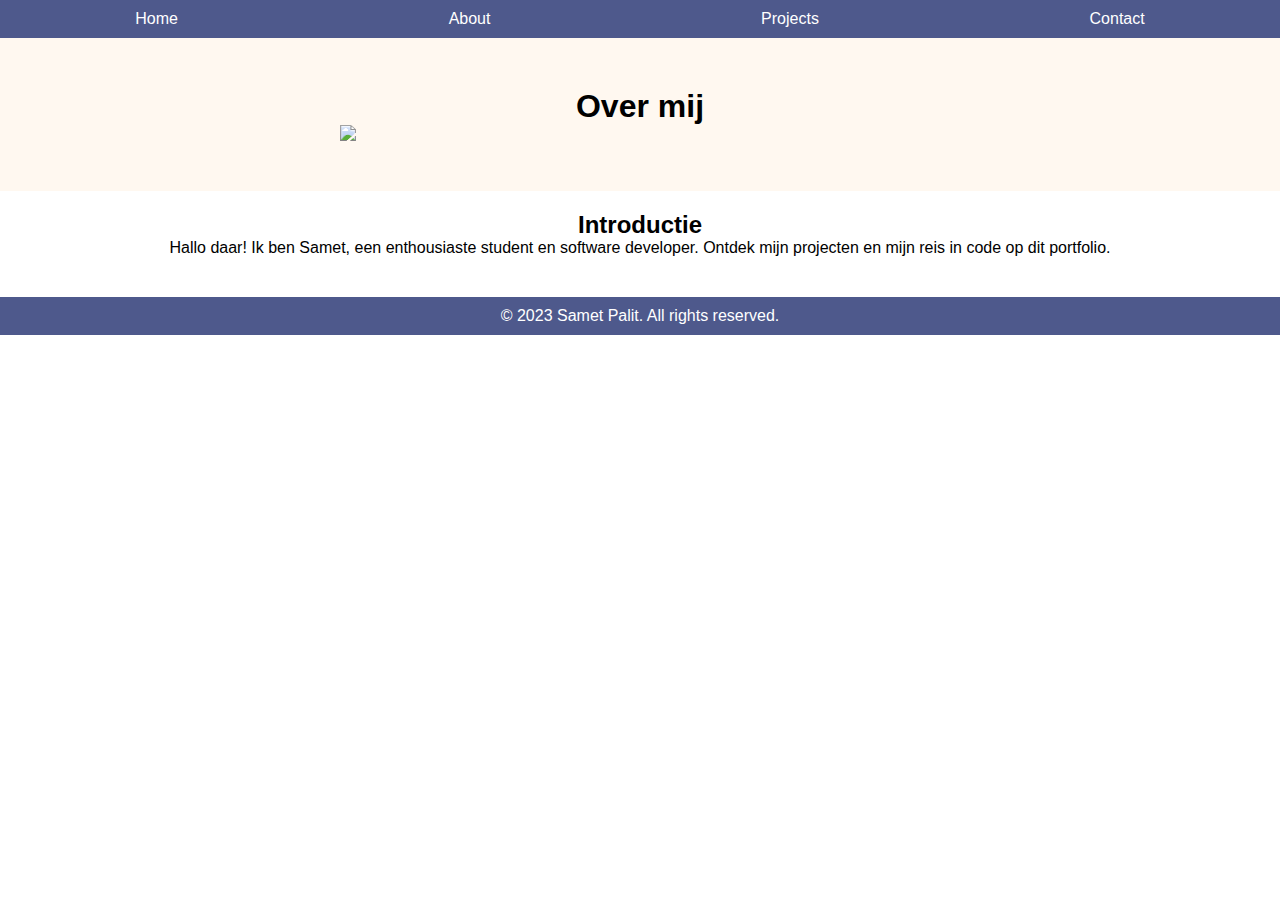
==== about/about.html @ 7288e34f "1e commit" ====
<!DOCTYPE html>
<html lang="en">
<head>
  <meta charset="UTF-8">
  <meta name="viewport" content="width=device-width, initial-scale=1.0">
  <link rel="stylesheet" href="css/style.css">
  <title>Your Portfolio</title>
</head>
<body>
  <nav>
    <ul>
      <li><a href="../index.html">Home</a></li>
      <li><a href="about.html">About</a></li>
      <li><a href="/projectpagina/project.html">Projects</a></li>
      <li><a href="/contact/contact.html">Contact</a></li>
    </ul>
  </nav>
  
  <header>
    <h1>Over mij</h1>
    <img src="/arnold.gif" id="image" width="600px">
  </header>
  
  <main>
    <section>
      <h2>Introductie</h2>
      <div class="introductie">
        <p>Hallo daar! Ik ben Samet, een enthousiaste student en software developer. Ontdek mijn projecten en mijn reis in code op dit portfolio.</p>
      </div>
    </section>
  </main>
  
  <footer>
    <p>&copy; 2023 Samet Palit. All rights reserved.</p>
  </footer>
</body>
</html>
---- about/css/style.css ----
/* Reset some default styles */
body, h1, h2, h3, p, ul, li {
    margin: 0;
    padding: 0;
  }
  
  body {
    font-family: Arial, sans-serif;
  }
  
  nav {
    background-color: #4E598C;
    color: #fff;
  }
  

  nav ul {
    list-style: none;
    display: flex;
    justify-content: space-around;
    padding: 10px 0;
  }
  
  nav li {
    margin: 0 10px;
  }
  
  nav a {
    text-decoration: none;
    color: #fff;
    padding: 5px;
  }
  
  nav a:hover {
    background-color: #757fb2;
  }
  
  /* Highlighting the current page */
  nav .current-page {
    background-color: #757fb2;
  }
  /* ... (existing styles) */
  
  header {
    background-color: #FFF8F0;
    text-align: center;
    padding: 50px 0;
    display: flex;
    flex-direction: column;
    justify-content: center;
    align-items: center;
  }
  
  main {
    padding: 20px;
  }
  section{
    text-align: center;
  }
  .introductie {
    margin-bottom: 20px;
  }
  
  .introductie img {
    max-width: 100%;
  }
  
  footer {
    text-align: center;
    padding: 10px;
    background-color: #4E598C;
    color: #fff;
  }
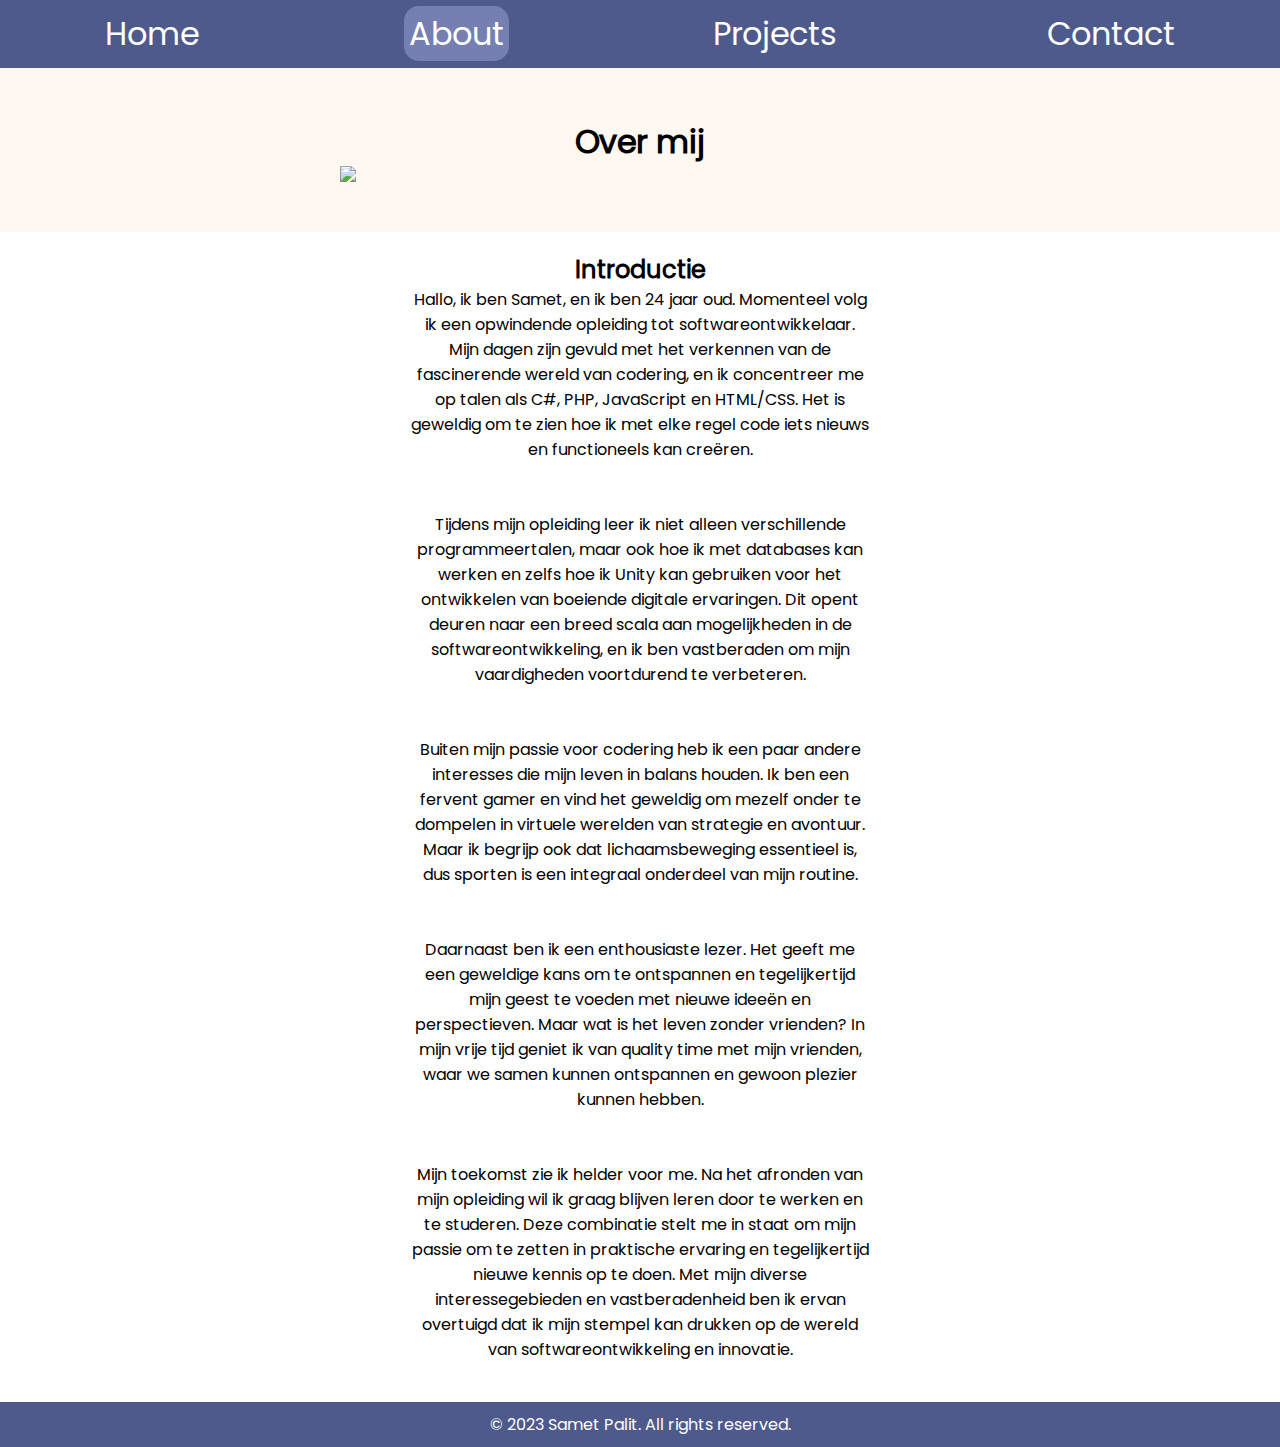
==== commit 9f83a379: "2e commit" ====
--- a/about/about.html
+++ b/about/about.html
@@ -10,7 +10,7 @@
   <nav>
     <ul>
       <li><a href="../index.html">Home</a></li>
-      <li><a href="about.html">About</a></li>
+      <li><a href="about.html"class='current-page'>About</a></li>
       <li><a href="/projectpagina/project.html">Projects</a></li>
       <li><a href="/contact/contact.html">Contact</a></li>
     </ul>
@@ -25,7 +25,15 @@
     <section>
       <h2>Introductie</h2>
       <div class="introductie">
-        <p>Hallo daar! Ik ben Samet, een enthousiaste student en software developer. Ontdek mijn projecten en mijn reis in code op dit portfolio.</p>
+        <p>Hallo, ik ben Samet, en ik ben 24 jaar oud. Momenteel volg ik een opwindende opleiding tot softwareontwikkelaar. Mijn dagen zijn gevuld met het verkennen van de fascinerende wereld van codering, en ik concentreer me op talen als C#, PHP, JavaScript en HTML/CSS. Het is geweldig om te zien hoe ik met elke regel code iets nieuws en functioneels kan creëren.</p>
+        <br></br>
+        <p>Tijdens mijn opleiding leer ik niet alleen verschillende programmeertalen, maar ook hoe ik met databases kan werken en zelfs hoe ik Unity kan gebruiken voor het ontwikkelen van boeiende digitale ervaringen. Dit opent deuren naar een breed scala aan mogelijkheden in de softwareontwikkeling, en ik ben vastberaden om mijn vaardigheden voortdurend te verbeteren.</p>
+        <br></br>
+        <p>Buiten mijn passie voor codering heb ik een paar andere interesses die mijn leven in balans houden. Ik ben een fervent gamer en vind het geweldig om mezelf onder te dompelen in virtuele werelden van strategie en avontuur. Maar ik begrijp ook dat lichaamsbeweging essentieel is, dus sporten is een integraal onderdeel van mijn routine.</p>
+        <br></br>
+        <p>Daarnaast ben ik een enthousiaste lezer. Het geeft me een geweldige kans om te ontspannen en tegelijkertijd mijn geest te voeden met nieuwe ideeën en perspectieven. Maar wat is het leven zonder vrienden? In mijn vrije tijd geniet ik van quality time met mijn vrienden, waar we samen kunnen ontspannen en gewoon plezier kunnen hebben.</p>
+        <br></br>
+        <p>Mijn toekomst zie ik helder voor me. Na het afronden van mijn opleiding wil ik graag blijven leren door te werken en te studeren. Deze combinatie stelt me in staat om mijn passie om te zetten in praktische ervaring en tegelijkertijd nieuwe kennis op te doen. Met mijn diverse interessegebieden en vastberadenheid ben ik ervan overtuigd dat ik mijn stempel kan drukken op de wereld van softwareontwikkeling en innovatie.</p>
       </div>
     </section>
   </main>
--- a/about/css/style.css
+++ b/about/css/style.css
@@ -1,16 +1,21 @@
 /* Reset some default styles */
+@font-face {
+  font-family: poppins;
+  src: url(/Poppins/Poppins-Regular.ttf);
+}
 body, h1, h2, h3, p, ul, li {
     margin: 0;
     padding: 0;
   }
   
   body {
-    font-family: Arial, sans-serif;
+    font-family: poppins, sans-serif;
   }
   
   nav {
     background-color: #4E598C;
     color: #fff;
+    font-size: xx-large;
   }
   
 
@@ -33,11 +38,13 @@
   
   nav a:hover {
     background-color: #757fb2;
+    border-radius: 15px;
   }
   
   /* Highlighting the current page */
   nav .current-page {
     background-color: #757fb2;
+    border-radius: 15px;
   }
   /* ... (existing styles) */
   
@@ -56,6 +63,8 @@
   }
   section{
     text-align: center;
+      padding-left: 390px;
+      padding-right: 390px;
   }
   .introductie {
     margin-bottom: 20px;
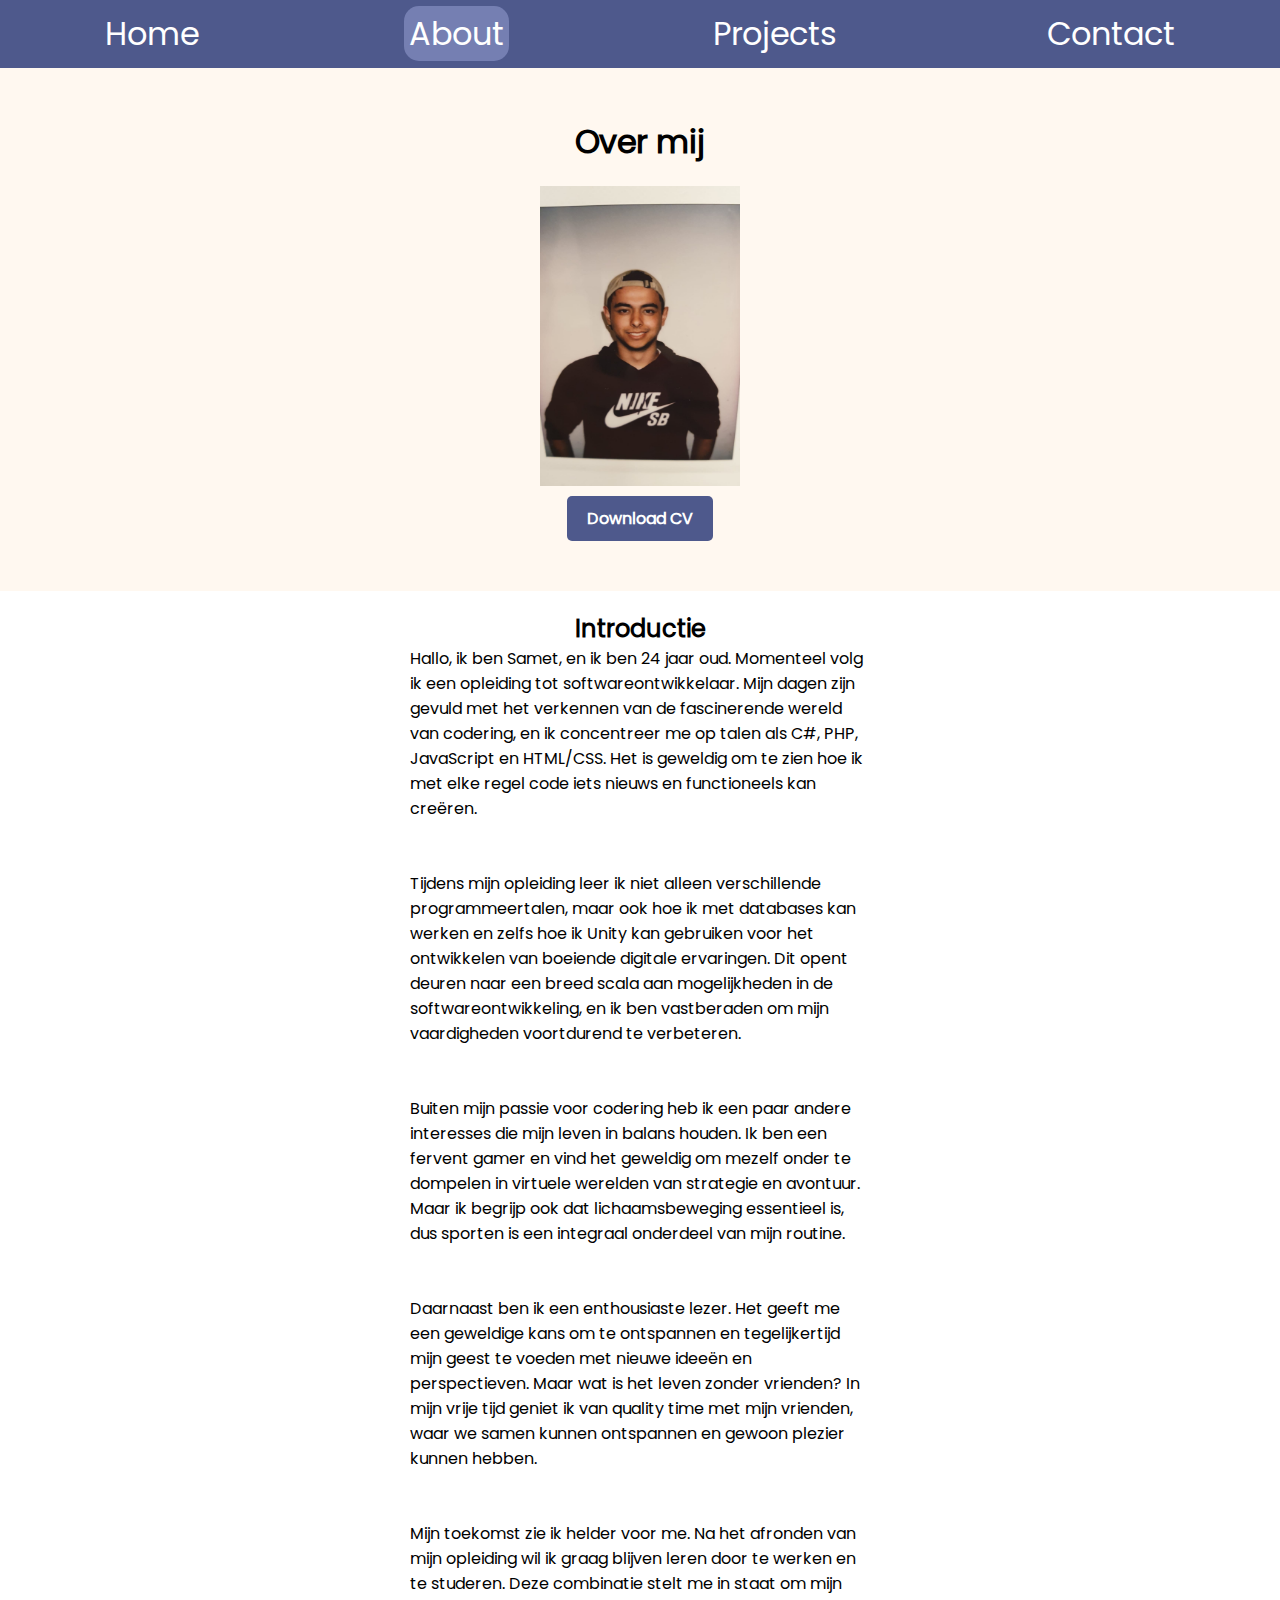
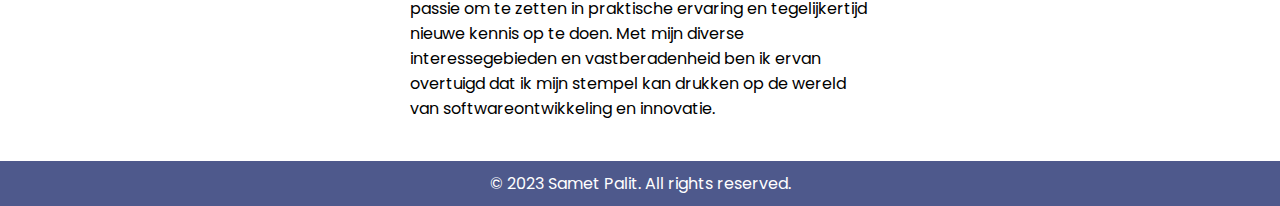
==== commit 0a72c09d: "commit CV" ====
--- a/about/about.html
+++ b/about/about.html
@@ -11,21 +11,23 @@
     <ul>
       <li><a href="../index.html">Home</a></li>
       <li><a href="about.html"class='current-page'>About</a></li>
-      <li><a href="/projectpagina/project.html">Projects</a></li>
-      <li><a href="/contact/contact.html">Contact</a></li>
+      <li><a href="../projectpagina/project.php">Projects</a></li>
+      <li><a href="../contact/contact.php">Contact</a></li>
     </ul>
   </nav>
   
   <header>
     <h1>Over mij</h1>
-    <img src="/arnold.gif" id="image" width="600px">
+    <div class="header-content">
+    <img src="../img/Samet.jpeg" id="image" width="200" height="300" alt="Samet's Picture">
+    <a href="CV.pdf" download class="resume-button">Download CV</a>
   </header>
   
   <main>
     <section>
       <h2>Introductie</h2>
       <div class="introductie">
-        <p>Hallo, ik ben Samet, en ik ben 24 jaar oud. Momenteel volg ik een opwindende opleiding tot softwareontwikkelaar. Mijn dagen zijn gevuld met het verkennen van de fascinerende wereld van codering, en ik concentreer me op talen als C#, PHP, JavaScript en HTML/CSS. Het is geweldig om te zien hoe ik met elke regel code iets nieuws en functioneels kan creëren.</p>
+        <p>Hallo, ik ben Samet, en ik ben 24 jaar oud. Momenteel volg ik een opleiding tot softwareontwikkelaar. Mijn dagen zijn gevuld met het verkennen van de fascinerende wereld van codering, en ik concentreer me op talen als C#, PHP, JavaScript en HTML/CSS. Het is geweldig om te zien hoe ik met elke regel code iets nieuws en functioneels kan creëren.</p>
         <br></br>
         <p>Tijdens mijn opleiding leer ik niet alleen verschillende programmeertalen, maar ook hoe ik met databases kan werken en zelfs hoe ik Unity kan gebruiken voor het ontwikkelen van boeiende digitale ervaringen. Dit opent deuren naar een breed scala aan mogelijkheden in de softwareontwikkeling, en ik ben vastberaden om mijn vaardigheden voortdurend te verbeteren.</p>
         <br></br>
--- a/about/css/style.css
+++ b/about/css/style.css
@@ -41,12 +41,11 @@
     border-radius: 15px;
   }
   
-  /* Highlighting the current page */
+
   nav .current-page {
     background-color: #757fb2;
     border-radius: 15px;
   }
-  /* ... (existing styles) */
   
   header {
     background-color: #FFF8F0;
@@ -68,6 +67,7 @@
   }
   .introductie {
     margin-bottom: 20px;
+    text-align: left;
   }
   
   .introductie img {
@@ -79,4 +79,26 @@
     padding: 10px;
     background-color: #4E598C;
     color: #fff;
+  }
+  .header-content {
+    display: flex;
+    flex-direction: column;
+    align-items: center;
+    margin-top: 20px; 
+  }
+  
+
+  .resume-button {
+    display: inline-block;
+    padding: 10px 20px;
+    background-color: #4E598C;
+    color: #fff;
+    text-decoration: none;
+    border-radius: 5px;
+    font-weight: bold;
+    margin-top: 10px; 
+  }
+  
+  .resume-button:hover {
+    background-color: #757fb2;
   }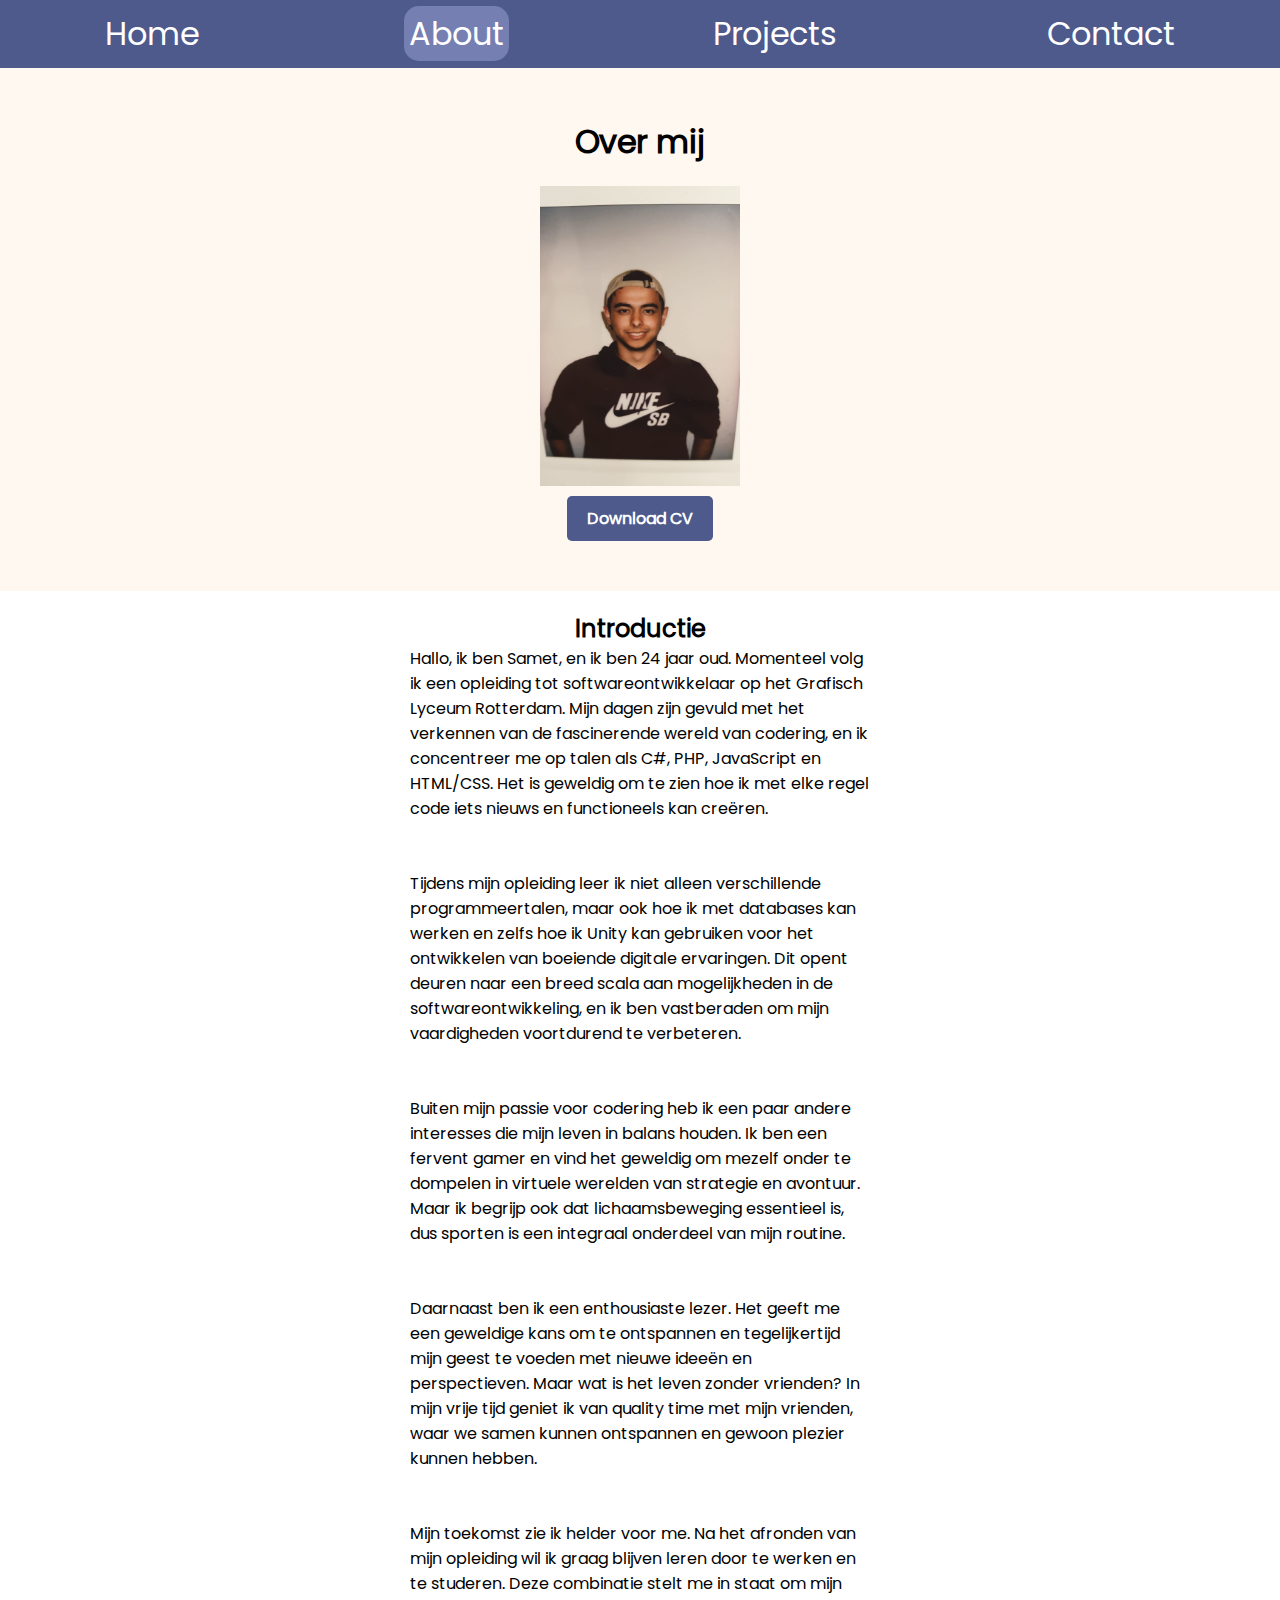
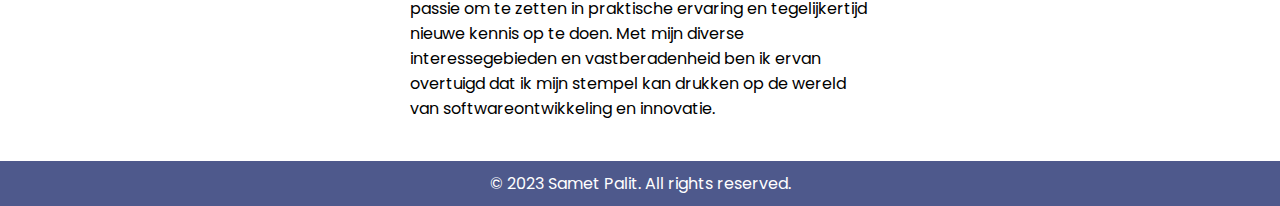
==== commit 921b9d68: "minor update" ====
--- a/about/about.html
+++ b/about/about.html
@@ -27,7 +27,7 @@
     <section>
       <h2>Introductie</h2>
       <div class="introductie">
-        <p>Hallo, ik ben Samet, en ik ben 24 jaar oud. Momenteel volg ik een opleiding tot softwareontwikkelaar. Mijn dagen zijn gevuld met het verkennen van de fascinerende wereld van codering, en ik concentreer me op talen als C#, PHP, JavaScript en HTML/CSS. Het is geweldig om te zien hoe ik met elke regel code iets nieuws en functioneels kan creëren.</p>
+        <p>Hallo, ik ben Samet, en ik ben 24 jaar oud. Momenteel volg ik een opleiding tot softwareontwikkelaar op het Grafisch Lyceum Rotterdam. Mijn dagen zijn gevuld met het verkennen van de fascinerende wereld van codering, en ik concentreer me op talen als C#, PHP, JavaScript en HTML/CSS. Het is geweldig om te zien hoe ik met elke regel code iets nieuws en functioneels kan creëren.</p>
         <br></br>
         <p>Tijdens mijn opleiding leer ik niet alleen verschillende programmeertalen, maar ook hoe ik met databases kan werken en zelfs hoe ik Unity kan gebruiken voor het ontwikkelen van boeiende digitale ervaringen. Dit opent deuren naar een breed scala aan mogelijkheden in de softwareontwikkeling, en ik ben vastberaden om mijn vaardigheden voortdurend te verbeteren.</p>
         <br></br>
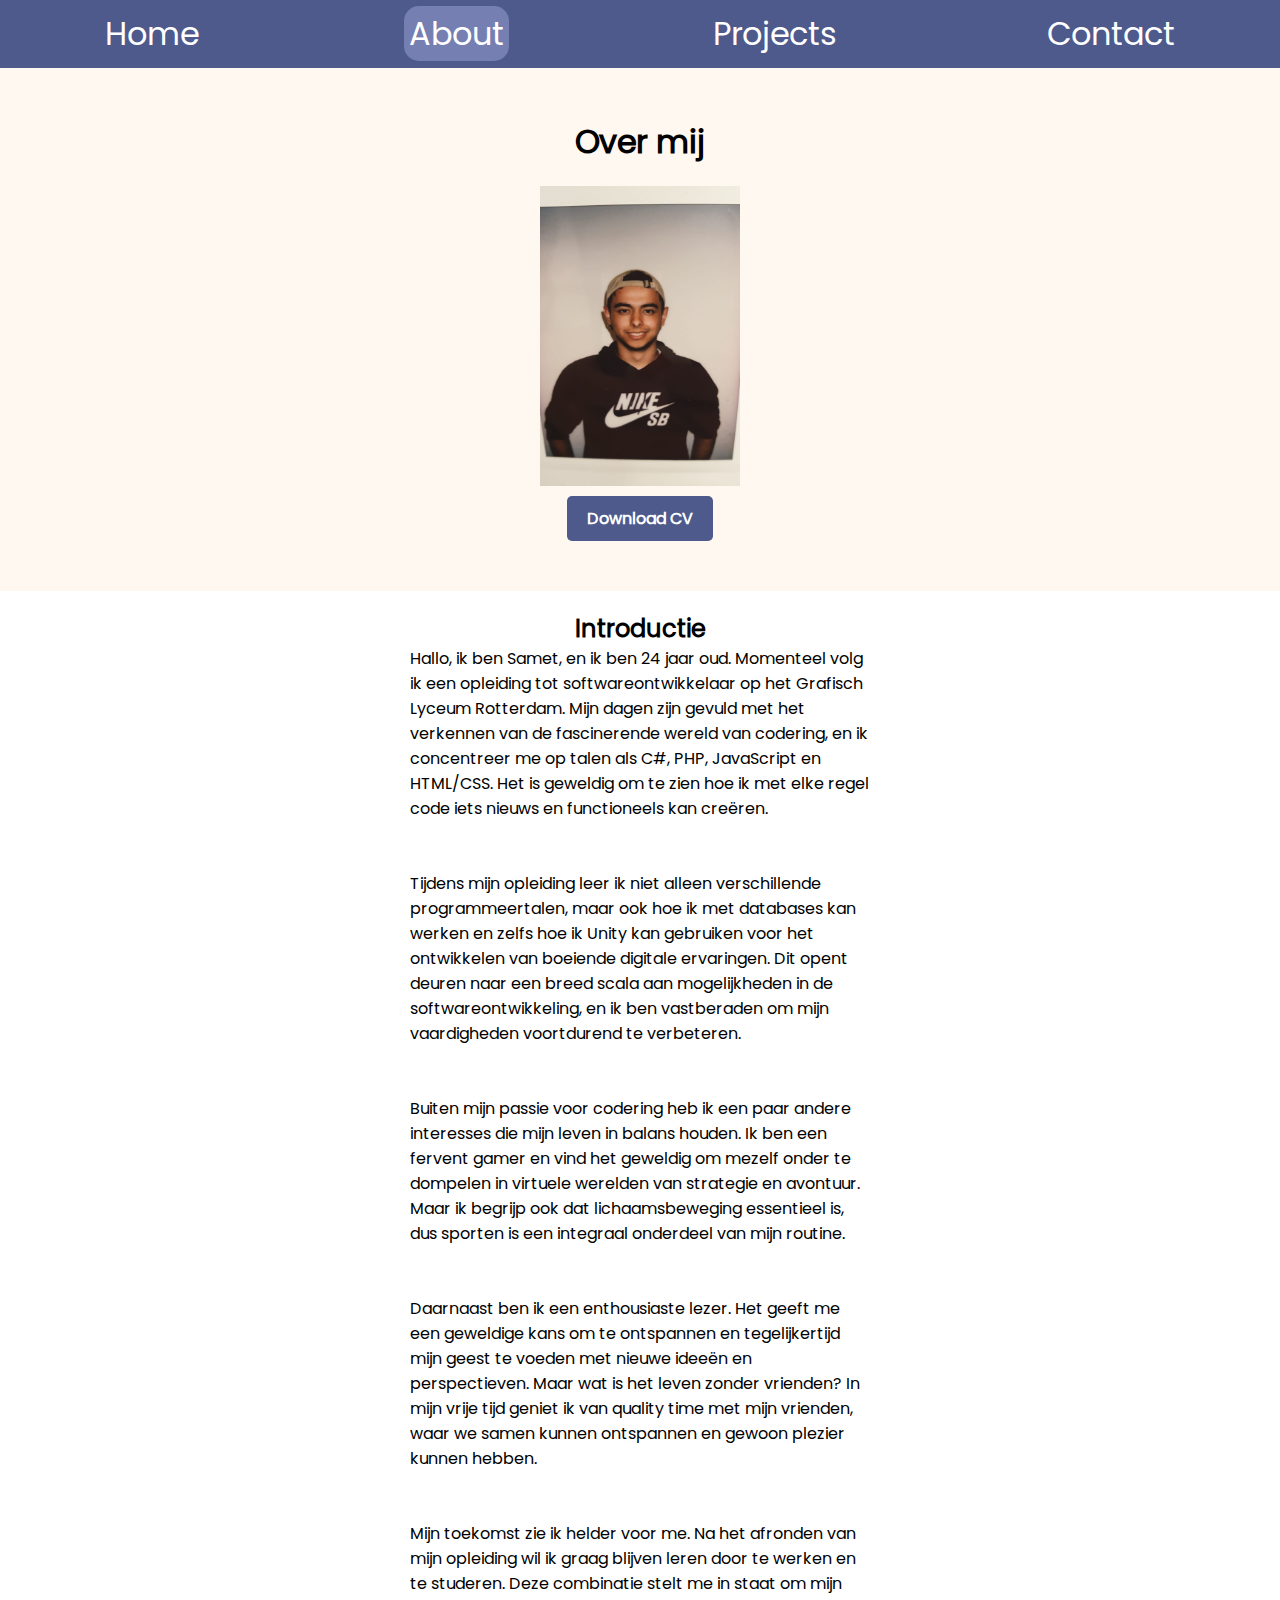
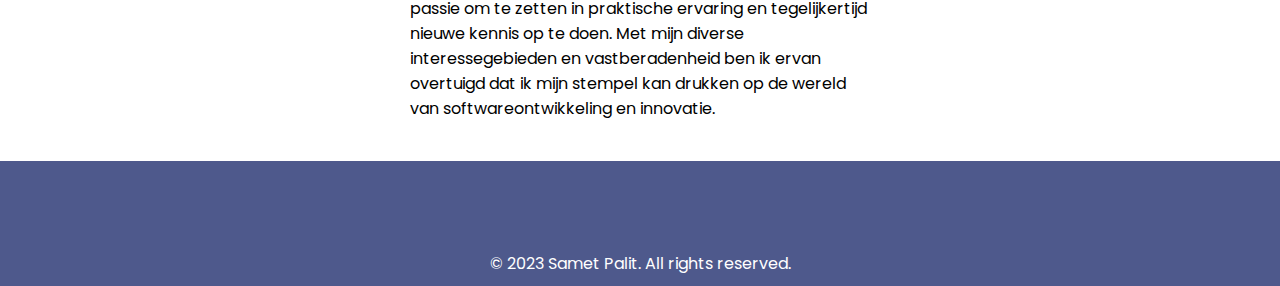
==== commit 68a4b059: "laatste commit" ====
--- a/about/about.html
+++ b/about/about.html
@@ -39,7 +39,10 @@
       </div>
     </section>
   </main>
-  
+  <div class="spotify-player">
+    <iframe style="border-radius:12px" src="https://open.spotify.com/embed/track/33ZXjLCpiINn8eQIDYEPTD?utm_source=generator" width="100%" height="152" frameBorder="0" allowfullscreen="" allow="autoplay; clipboard-write; encrypted-media; fullscreen; picture-in-picture" loading="lazy"></iframe>
+  </div>
+
   <footer>
     <p>&copy; 2023 Samet Palit. All rights reserved.</p>
   </footer>
--- a/about/css/style.css
+++ b/about/css/style.css
@@ -3,102 +3,127 @@
   font-family: poppins;
   src: url(/Poppins/Poppins-Regular.ttf);
 }
-body, h1, h2, h3, p, ul, li {
-    margin: 0;
-    padding: 0;
-  }
-  
-  body {
-    font-family: poppins, sans-serif;
-  }
-  
-  nav {
-    background-color: #4E598C;
-    color: #fff;
-    font-size: xx-large;
-  }
-  
 
-  nav ul {
-    list-style: none;
-    display: flex;
-    justify-content: space-around;
-    padding: 10px 0;
-  }
-  
-  nav li {
-    margin: 0 10px;
-  }
-  
-  nav a {
-    text-decoration: none;
-    color: #fff;
-    padding: 5px;
-  }
-  
-  nav a:hover {
-    background-color: #757fb2;
-    border-radius: 15px;
-  }
-  
+body,
+h1,
+h2,
+h3,
+p,
+ul,
+li {
+  margin: 0;
+  padding: 0;
+}
 
-  nav .current-page {
-    background-color: #757fb2;
-    border-radius: 15px;
-  }
-  
-  header {
-    background-color: #FFF8F0;
-    text-align: center;
-    padding: 50px 0;
-    display: flex;
-    flex-direction: column;
-    justify-content: center;
-    align-items: center;
-  }
-  
-  main {
-    padding: 20px;
-  }
-  section{
-    text-align: center;
-      padding-left: 390px;
-      padding-right: 390px;
-  }
-  .introductie {
-    margin-bottom: 20px;
-    text-align: left;
-  }
-  
-  .introductie img {
-    max-width: 100%;
-  }
-  
-  footer {
-    text-align: center;
-    padding: 10px;
-    background-color: #4E598C;
-    color: #fff;
-  }
-  .header-content {
-    display: flex;
-    flex-direction: column;
-    align-items: center;
-    margin-top: 20px; 
-  }
-  
+body {
+  font-family: poppins, sans-serif;
+}
 
-  .resume-button {
-    display: inline-block;
-    padding: 10px 20px;
-    background-color: #4E598C;
-    color: #fff;
-    text-decoration: none;
-    border-radius: 5px;
-    font-weight: bold;
-    margin-top: 10px; 
-  }
-  
-  .resume-button:hover {
-    background-color: #757fb2;
-  }+nav {
+  background-color: #4E598C;
+  color: #fff;
+  font-size: xx-large;
+}
+
+
+nav ul {
+  list-style: none;
+  display: flex;
+  justify-content: space-around;
+  padding: 10px 0;
+}
+
+nav li {
+  margin: 0 10px;
+}
+
+nav a {
+  text-decoration: none;
+  color: #fff;
+  padding: 5px;
+}
+
+nav a:hover {
+  background-color: #757fb2;
+  border-radius: 15px;
+}
+
+
+nav .current-page {
+  background-color: #757fb2;
+  border-radius: 15px;
+}
+
+header {
+  background-color: #FFF8F0;
+  text-align: center;
+  padding: 50px 0;
+  display: flex;
+  flex-direction: column;
+  justify-content: center;
+  align-items: center;
+}
+
+main {
+  padding: 20px;
+}
+
+section {
+  text-align: center;
+  padding-left: 390px;
+  padding-right: 390px;
+}
+
+.introductie {
+  margin-bottom: 20px;
+  text-align: left;
+}
+
+.introductie img {
+  max-width: 100%;
+}
+
+footer {
+  text-align: center;
+  padding: 10px;
+  background-color: #4E598C;
+  color: #fff;
+}
+
+.header-content {
+  display: flex;
+  flex-direction: column;
+  align-items: center;
+  margin-top: 20px;
+}
+
+
+.resume-button {
+  display: inline-block;
+  padding: 10px 20px;
+  background-color: #4E598C;
+  color: #fff;
+  text-decoration: none;
+  border-radius: 5px;
+  font-weight: bold;
+  margin-top: 10px;
+}
+
+.resume-button:hover {
+  background-color: #757fb2;
+}
+.spotify-player {
+  width: 100%;
+  height: 80px; /* Adjust the height as needed */
+  background-color: #4E598C; /* Adjust background color as needed */
+  text-align: center;
+  display: flex;
+  justify-content: center;
+  align-items: center;
+}
+
+.spotify-player iframe {
+  width: 100%;
+  height: 100%;
+  border: none;
+}
